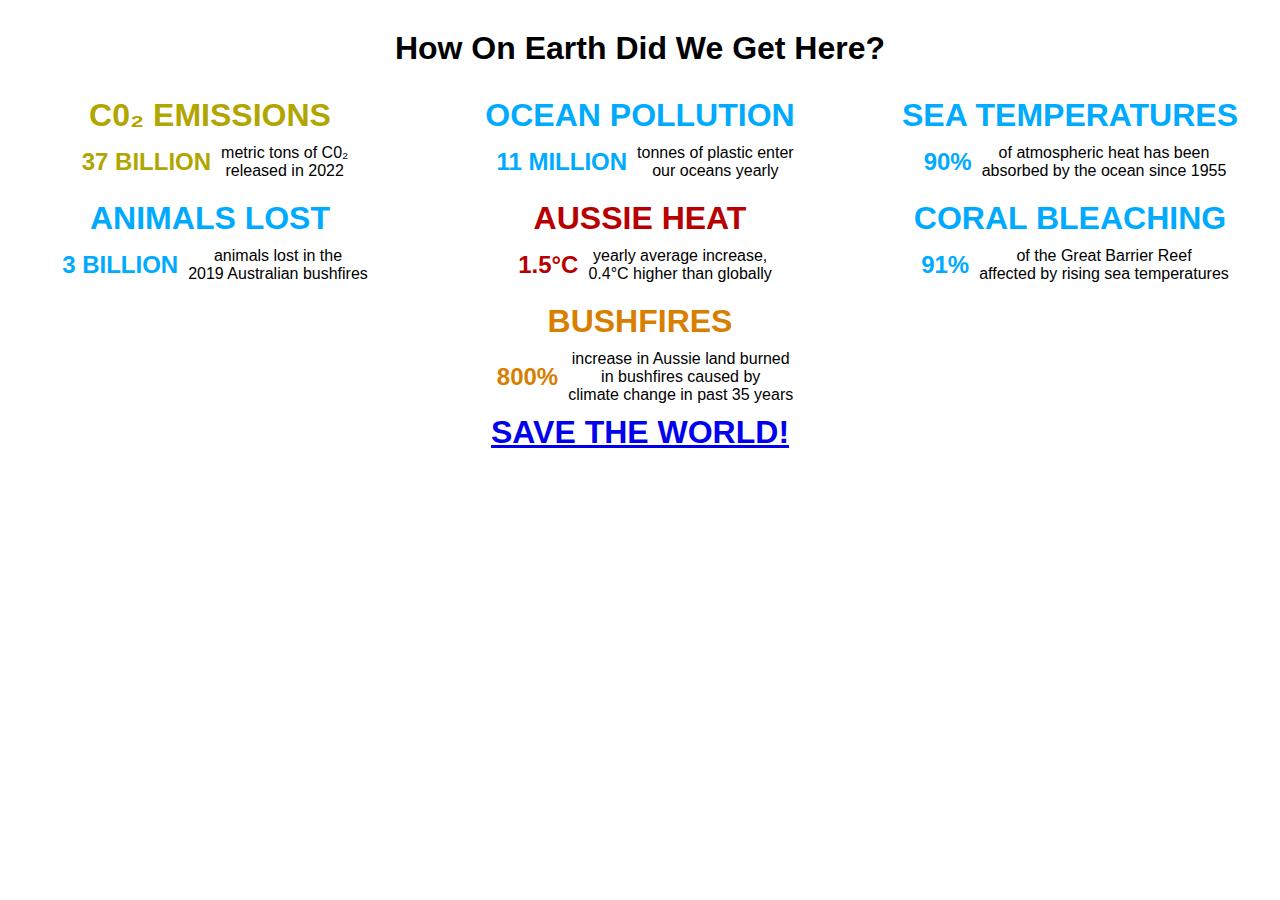
==== project-b-template/index.html @ 232a6f67 "project-b1" ====
<!DOCTYPE html>
<html lang="en">

<head>
  <meta charset="UTF-8">
  <meta name="viewport" content="width=device-width, initial-scale=1.0">
  <title>Project</title>

  <link rel="stylesheet" href="css/style.css">
</head>

<body>
  <div class="video">
    <video width="100%" height="100%" autoplay muted loop>
      <source src="video/main-background.mp4">
    </video>
  </div>

  <div class="container">
    <h1>How On Earth Did We Get Here?</h1>
  </div>

  <div class="grid-container">
    <!-- <div class="item" id="item1"></div> -->

    <div class="item" id="item1">
      <h1 id="yellow-stat">C0₂ EMISSIONS</h1>
      <div class="stat-column">
        <div>
          <h2 id="yellow-stat">37 BILLION</h2>
        </div>
        <div class="stat-row">
          <div>
            <p>metric tons of C0₂</p>
          </div>
          <div>
            <p>released in 2022</p>
          </div>
        </div>
      </div>
    </div>

    <div class="item" id="item2">
      <h1 id="blue-stat">OCEAN POLLUTION</h1>
      <div class="stat-column">
        <div>
          <h2 id="blue-stat">11 MILLION </h2>
        </div>
        <div class="stat-row">
          <div>
            <p>tonnes of plastic enter</p>
          </div>
          <div>
            <p>our oceans yearly</p>
          </div>
        </div>
      </div>
    </div>

    <div class="item" id="item3">
      <h1 id="blue-stat">SEA TEMPERATURES</h1>
      <div class="stat-column">
        <div>
          <h2 id="blue-stat">90% </h2>
        </div>
        <div class="stat-row">
          <div>
            <p>of atmospheric heat has been</p>
          </div>
          <div>
            <p>absorbed by the ocean since 1955</p>
          </div>
        </div>
      </div>
    </div>

    <div class="item" id="item4">
      <h1 id="blue-stat">ANIMALS LOST</h1>
      <div class="stat-column">
        <div>
          <h2 id="blue-stat">3 BILLION</h2>
        </div>
        <div class="stat-row">
          <div>
            <p>animals lost in the</p>
          </div>
          <div>
            <p>2019 Australian bushfires</p>
          </div>
        </div>
      </div>
    </div>

    <div class="item" id="item5">
      <h1 id="red-stat">AUSSIE HEAT</h1>
      <div class="stat-column">
        <div>
          <h2 id="red-stat">1.5°C</h2>
        </div>
        <div class="stat-row">
          <div>
            <p>yearly average increase, </p>
          </div>
          <div>
            <p>0.4°C higher than globally</p>
          </div>
        </div>
      </div>
    </div>

    <div class="item" id="item6">
      <h1 id="blue-stat">CORAL BLEACHING</h1>
      <div class="stat-column">
        <div>
          <h2 id="blue-stat">91% </h2>
        </div>
        <div class="stat-row">
          <div>
            <p>of the Great Barrier Reef</p>
          </div>
          <div>
            <p>affected by rising sea temperatures</p>
          </div>
        </div>
      </div>
    </div>

    <div class="item" id="item7">

    </div>

    <div class="item" id="item8">
      <h1 id="orange-stat">BUSHFIRES</h1>
      <div class="stat-column">
        <div>
          <h2 id="orange-stat">800% </h2>
        </div>
        <div class="stat-row">
          <div>
            <p>increase in Aussie land burned</p>
          </div>
          <div>
            <p>in bushfires caused by</p>
          </div>
          <div>
            <p>climate change in past 35 years</p>
          </div>
        </div>
      </div>
    </div>

    <div class="item" id="item9"></div>
  </div>

  <h1> <a href="main.html">SAVE THE WORLD!</a>
  </h1>

</body>

</html>
---- project-b-template/css/style.css ----
html,
body {
  height: 100%;
}

body,
h1,
h2,
h3,
h4,
h5,
h6,
p {
  font-family: 'Segoe UI', Tahoma, Geneva, Verdana, sans-serif;
  margin: 0px;
  padding: 0px;
  text-align: center;
  text-wrap: wrap;
}

#info-para {
  text-align: left;
  padding-left: 15px;
  padding-right: 15px;
}

#list {
  text-align: left;
  padding: 0px;
}

.container {
  padding: 30px;
}

#yellow-stat {
  color: rgb(177, 165, 0);
  font-weight: 900;
}

#blue-stat {
  color: rgb(0, 170, 255);
  font-weight: 900;
}

#red-stat {
  color: rgb(184, 0, 0);
  font-weight: 900;
}

#orange-stat {
  color: rgb(216, 126, 0);
  font-weight: 900;
}

.container-landing-page {
  width: 100%;
  height: 100%;

  /* Explore more with the flexbox properties! */
  display: flex;
  justify-content: center;
  align-items: center;
  flex-direction: column;
}

.main-container {
  background-color: rgb(179, 217, 222);

  display: flex;
  justify-content: center;
  align-items: center;
  padding-top: 15px;
  padding-bottom: 15px;
}

#blue2 {
  background-color: rgb(100, 167, 176);
  padding: 10px;
}

#blue3 {
  background-color: darkcyan;
  padding: 10px;
}

.interface-container {
  background-color: gray;

  display: flex;
  justify-content: center;
  align-items: center;
}

img {
  width: 340px;
}

#img-small {
  width: 270px;
}

#img-smaller {
  width: 190px;
}

#img-small-height {
  height: 100px;
  width: auto;
}

#icon {
  height: 70px;
  width: auto;
  padding: 10px;
}

#behind {
  z-index: -1;
}

.flex-row {
  background-color: rgb(83, 195, 221);
  width: auto;
  margin: 10px;

  display: flex;
  flex-direction: column;
  justify-content: center;
  flex-wrap: wrap;
}

.flex-row>div {
  background-color: #e4eeef;
  width: 350px;
  margin: 5px;
  padding-top: 10px;
  padding-bottom: 10px;
  flex-wrap: wrap;
}

#flex-row-2 {
  width: 570px;
}

.flex-column {
  background-color: rgb(83, 195, 221);
  width: auto;
  margin: 10px;

  display: flex;
  flex-direction: row;
  justify-content: center;
  flex-wrap: wrap;
}

.flex-column>div {
  background-color: #ffffff;
  width: auto;
  margin: 10px;
  padding: 10px;
  flex-wrap: wrap;
}

#flex-column-2 {
  width: auto;
}

.video {
  position: absolute;
  z-index: -1;
  /* layer video behind */
}

.grid-container {
  display: grid;
  grid-template-columns: auto;
  grid-template-rows: auto;
  gap: 10px;
  justify-items: center;

  grid-column: 1/4;
  grid-row: 1/4;
}

.item {
  width: 350px;
  /* padding: 20px; */
  flex-wrap: wrap;
  text-wrap: wrap;
  text-align: center;
}

#no-pad {
  padding: 0px;
}

#bottom-pad {
  padding-bottom: 20px;
}

#item1 {
  grid-area: 1/1/1/1;
  align-items: center;
}

#item2 {
  grid-area: 1/2/2/2;
}

#item3 {
  grid-area: 1/3/2/4;
}

#item4 {
  grid-area: 2/1/2/2;
}

#item5 {
  grid-area: 2/2/2/2;
}

#item6 {
  grid-area: 2/3/3/4;
}

#item7 {
  grid-area: 3/1/4/2;
}

#item8 {
  grid-area: 3/2/4/3;
}

#item9 {
  grid-area: 3/3/4/4;
}

.stat-column {
  width: auto;
  margin: 10px;
  display: flex;
  flex-direction: row;
  justify-content: center;
  flex-wrap: wrap;
}

.stat-column>div {
  width: auto;
  margin-left: 10px;
  flex-wrap: wrap;
  justify-content: center;
  align-items: center;
  display: flex;
}

.stat-row {
  display: flex;
  flex-direction: column;
  justify-content: center;
  text-align: left;
  flex-wrap: wrap;
}

.stat-row>div {
  flex-wrap: wrap;
  justify-content: left;
  text-align: left;
}

div.scroll-container {
  background-color: #ffffff;
  overflow: auto;
  white-space: nowrap;
  padding: 10px;
}

div.scroll-container img {
  padding: 5px;
}
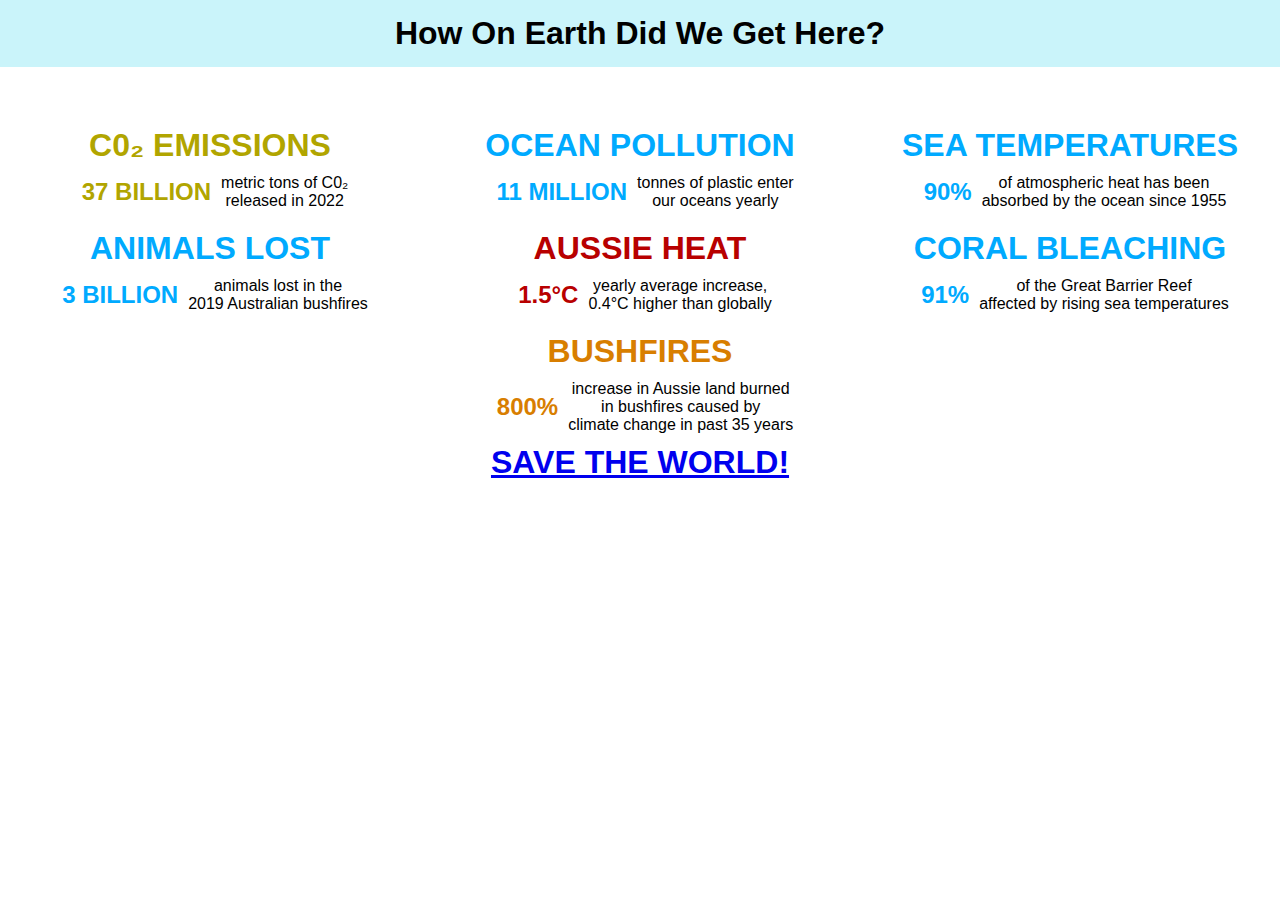
==== commit 8c3c7c24: "update project b" ====
--- a/project-b-template/index.html
+++ b/project-b-template/index.html
@@ -16,10 +16,11 @@
     </video>
   </div>
 
-  <div class="container">
+  <div class="main-container">
     <h1>How On Earth Did We Get Here?</h1>
   </div>
 
+  <div class="container"></div>
   <div class="grid-container">
     <!-- <div class="item" id="item1"></div> -->
 
--- a/project-b-template/css/style.css
+++ b/project-b-template/css/style.css
@@ -53,6 +53,11 @@
   font-weight: 900;
 }
 
+#purple-stat {
+  color: rgb(91, 0, 176);
+  font-weight: 900;
+}
+
 .container-landing-page {
   width: 100%;
   height: 100%;
@@ -65,7 +70,7 @@
 }
 
 .main-container {
-  background-color: rgb(179, 217, 222);
+  background-color: rgb(202, 244, 250);
 
   display: flex;
   justify-content: center;
@@ -75,12 +80,12 @@
 }
 
 #blue2 {
-  background-color: rgb(100, 167, 176);
+  background-color: rgb(158, 225, 233);
   padding: 10px;
 }
 
 #blue3 {
-  background-color: darkcyan;
+  background-color: rgb(103, 196, 207);
   padding: 10px;
 }
 
@@ -107,6 +112,11 @@
 #img-small-height {
   height: 100px;
   width: auto;
+}
+
+#img-height {
+  height: 200px;
+  width: auto
 }
 
 #icon {
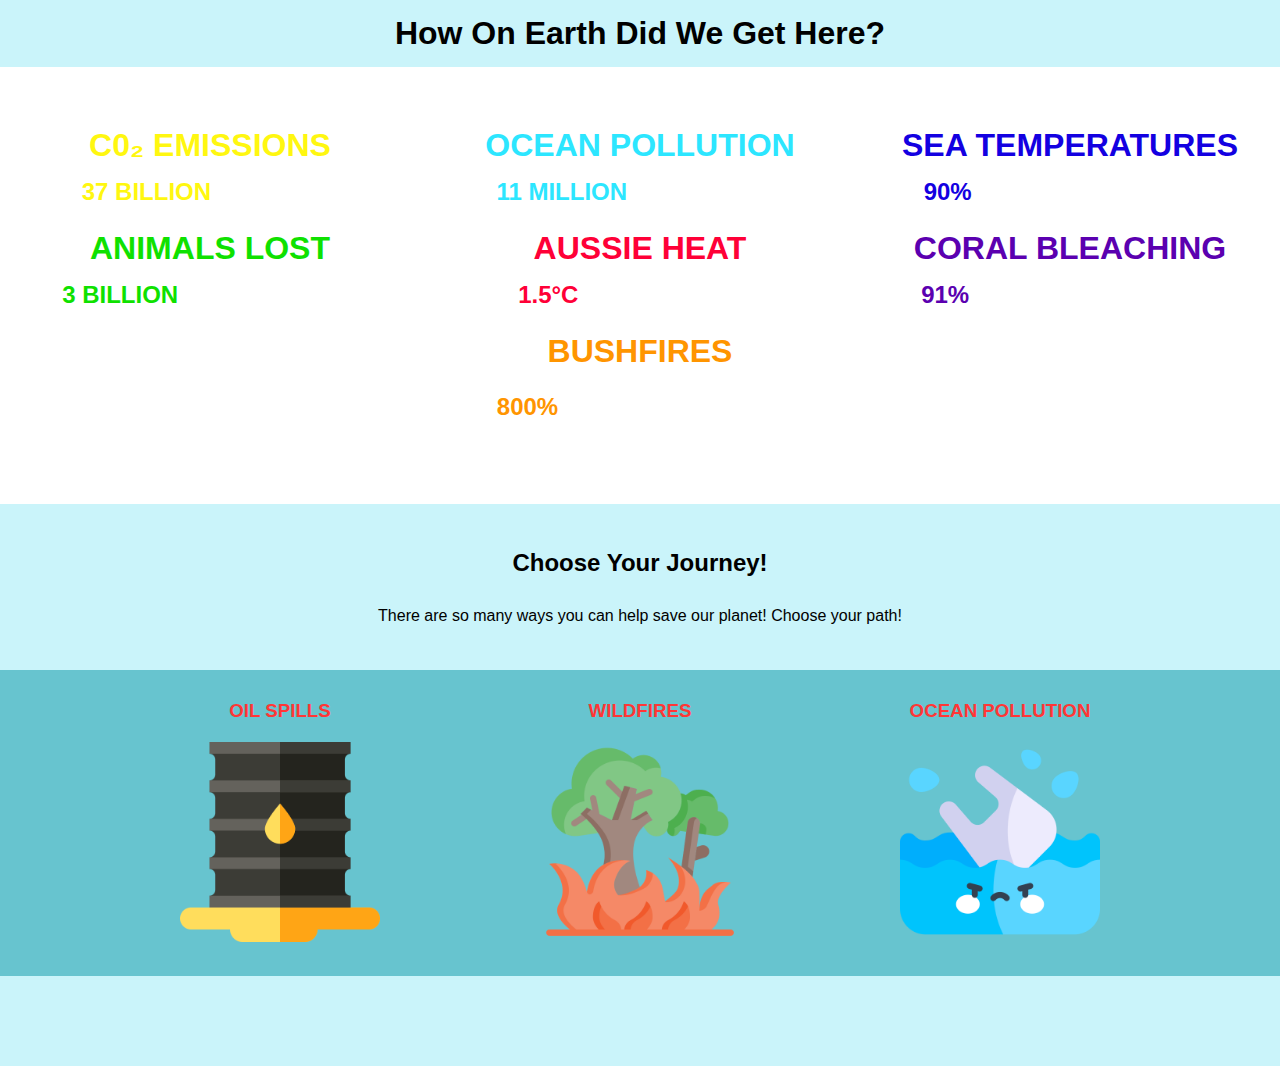
==== commit 08146e89: "final push" ====
--- a/project-b-template/index.html
+++ b/project-b-template/index.html
@@ -32,10 +32,10 @@
         </div>
         <div class="stat-row">
           <div>
-            <p>metric tons of C0₂</p>
+            <p id="white-text">metric tons of C0₂</p>
           </div>
           <div>
-            <p>released in 2022</p>
+            <p id="white-text">released in 2022</p>
           </div>
         </div>
       </div>
@@ -49,44 +49,44 @@
         </div>
         <div class="stat-row">
           <div>
-            <p>tonnes of plastic enter</p>
+            <p id="white-text">tonnes of plastic enter</p>
           </div>
           <div>
-            <p>our oceans yearly</p>
+            <p id="white-text">our oceans yearly</p>
           </div>
         </div>
       </div>
     </div>
 
     <div class="item" id="item3">
-      <h1 id="blue-stat">SEA TEMPERATURES</h1>
+      <h1 id="dblue-stat">SEA TEMPERATURES</h1>
       <div class="stat-column">
         <div>
-          <h2 id="blue-stat">90% </h2>
+          <h2 id="dblue-stat">90% </h2>
         </div>
         <div class="stat-row">
           <div>
-            <p>of atmospheric heat has been</p>
+            <p id="white-text">of atmospheric heat has been</p>
           </div>
           <div>
-            <p>absorbed by the ocean since 1955</p>
+            <p id="white-text">absorbed by the ocean since 1955</p>
           </div>
         </div>
       </div>
     </div>
 
     <div class="item" id="item4">
-      <h1 id="blue-stat">ANIMALS LOST</h1>
+      <h1 id="green-stat">ANIMALS LOST</h1>
       <div class="stat-column">
         <div>
-          <h2 id="blue-stat">3 BILLION</h2>
+          <h2 id="green-stat">3 BILLION</h2>
         </div>
         <div class="stat-row">
           <div>
-            <p>animals lost in the</p>
+            <p id="white-text">animals lost in the</p>
           </div>
           <div>
-            <p>2019 Australian bushfires</p>
+            <p id="white-text">2019 Australian bushfires</p>
           </div>
         </div>
       </div>
@@ -100,27 +100,27 @@
         </div>
         <div class="stat-row">
           <div>
-            <p>yearly average increase, </p>
+            <p id="white-text">yearly average increase, </p>
           </div>
           <div>
-            <p>0.4°C higher than globally</p>
+            <p id="white-text">0.4°C higher than globally</p>
           </div>
         </div>
       </div>
     </div>
 
     <div class="item" id="item6">
-      <h1 id="blue-stat">CORAL BLEACHING</h1>
+      <h1 id="purple-stat">CORAL BLEACHING</h1>
       <div class="stat-column">
         <div>
-          <h2 id="blue-stat">91% </h2>
+          <h2 id="purple-stat">91% </h2>
         </div>
         <div class="stat-row">
           <div>
-            <p>of the Great Barrier Reef</p>
+            <p id="white-text">of the Great Barrier Reef</p>
           </div>
           <div>
-            <p>affected by rising sea temperatures</p>
+            <p id="white-text">affected by rising sea temperatures</p>
           </div>
         </div>
       </div>
@@ -138,13 +138,13 @@
         </div>
         <div class="stat-row">
           <div>
-            <p>increase in Aussie land burned</p>
+            <p id="white-text">increase in Aussie land burned</p>
           </div>
           <div>
-            <p>in bushfires caused by</p>
+            <p id="white-text">in bushfires caused by</p>
           </div>
           <div>
-            <p>climate change in past 35 years</p>
+            <p id="white-text">climate change in past 35 years</p>
           </div>
         </div>
       </div>
@@ -152,10 +152,43 @@
 
     <div class="item" id="item9"></div>
   </div>
+  <div class="container"></div>
 
-  <h1> <a href="main.html">SAVE THE WORLD!</a>
-  </h1>
+  <div class="main-container"></div>
+  <div class="main-container">
+    <h2>Choose Your Journey!</h2>
+  </div>
+  <div class="main-container">
+    <p>There are so many ways you can help save our planet! Choose your path!</p>
+  </div>
+  <div class="main-container"></div>
 
+
+  <div class="main-container" id="blue3"></div>
+  <div class="main-container" id="blue3">
+    <div class="grid-container">
+      <div class="item" id="item1">
+        <h3 id="bottom-pad"> <a href="sea.html">OIL SPILLS</a></h3>
+        <img src="images/spill.png" id="img-height">
+
+      </div>
+      <div class="item" id="item2">
+        <h3 id="bottom-pad"> <a href="fire.html">WILDFIRES</a></h3>
+        <img src="images/burning-tree.png" id="img-height">
+
+      </div>
+      <div class="item" id="item3">
+        <h3 id="bottom-pad"><a href="clean.html">OCEAN POLLUTION</a></h3>
+        <img src="images/plastic-bag.png" id="img-height">
+      </div>
+    </div>
+  </div>
+  <div class="main-container" id="blue3"></div>
+
+
+  <div class="main-container"></div>
+  <div class="main-container"></div>
+  <div class="main-container"></div>
 </body>
 
 </html>--- a/project-b-template/css/style.css
+++ b/project-b-template/css/style.css
@@ -34,28 +34,42 @@
 }
 
 #yellow-stat {
-  color: rgb(177, 165, 0);
+  color: rgb(255, 247, 16);
   font-weight: 900;
 }
 
 #blue-stat {
-  color: rgb(0, 170, 255);
+  color: rgb(44, 230, 255);
+  font-weight: 900;
+}
+
+#dblue-stat {
+  color: rgb(19, 0, 225);
   font-weight: 900;
 }
 
 #red-stat {
-  color: rgb(184, 0, 0);
+  color: rgb(255, 0, 55);
   font-weight: 900;
 }
 
 #orange-stat {
-  color: rgb(216, 126, 0);
+  color: rgb(255, 149, 0);
   font-weight: 900;
 }
 
 #purple-stat {
   color: rgb(91, 0, 176);
   font-weight: 900;
+}
+
+#green-stat {
+  color: rgb(15, 225, 0);
+  font-weight: 900;
+}
+
+#white-text {
+  color: white;
 }
 
 .container-landing-page {
@@ -103,10 +117,13 @@
 
 #img-small {
   width: 270px;
+  height: auto;
 }
 
 #img-smaller {
   width: 190px;
+  height: auto;
+
 }
 
 #img-small-height {
@@ -287,4 +304,22 @@
 
 div.scroll-container img {
   padding: 5px;
+}
+
+/* unvisited link */
+a:link {
+  color: rgb(255, 54, 54);
+  text-decoration: none;
+}
+
+/* visited link */
+a:visited {
+  color: rgb(254, 50, 50);
+  text-decoration: none;
+}
+
+/* mouse over link */
+a:hover {
+  color: green;
+  text-decoration: underline;
 }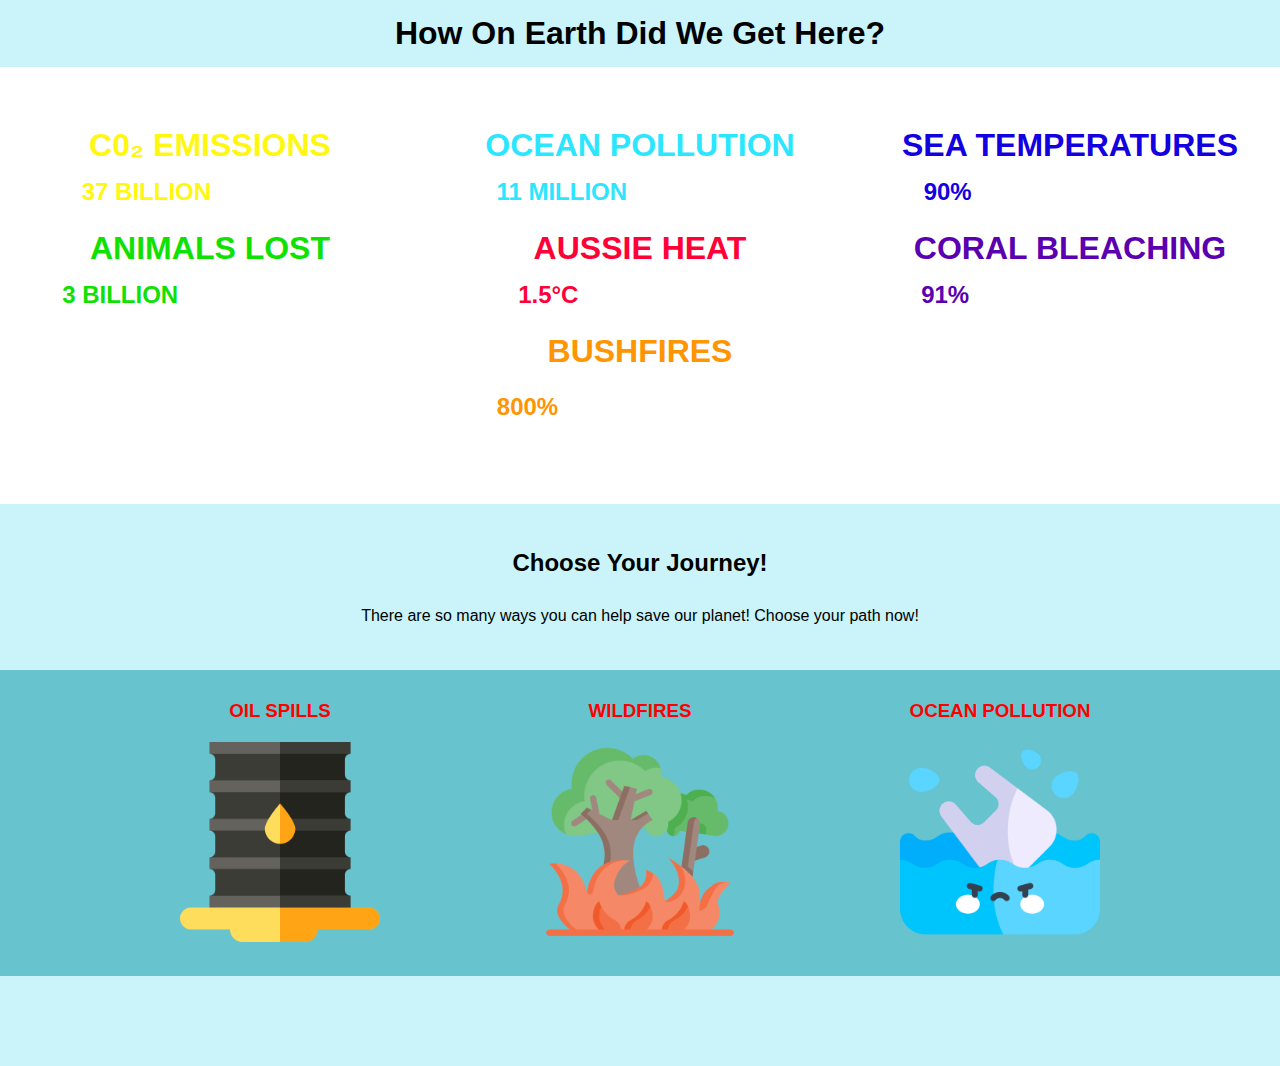
==== commit feb27473: "Update index.html" ====
--- a/project-b-template/index.html
+++ b/project-b-template/index.html
@@ -159,7 +159,7 @@
     <h2>Choose Your Journey!</h2>
   </div>
   <div class="main-container">
-    <p>There are so many ways you can help save our planet! Choose your path!</p>
+    <p>There are so many ways you can help save our planet! Choose your path now!</p>
   </div>
   <div class="main-container"></div>
 
--- a/project-b-template/css/style.css
+++ b/project-b-template/css/style.css
@@ -308,13 +308,13 @@
 
 /* unvisited link */
 a:link {
-  color: rgb(255, 54, 54);
+  color: red;
   text-decoration: none;
 }
 
 /* visited link */
 a:visited {
-  color: rgb(254, 50, 50);
+  color: red;
   text-decoration: none;
 }
 
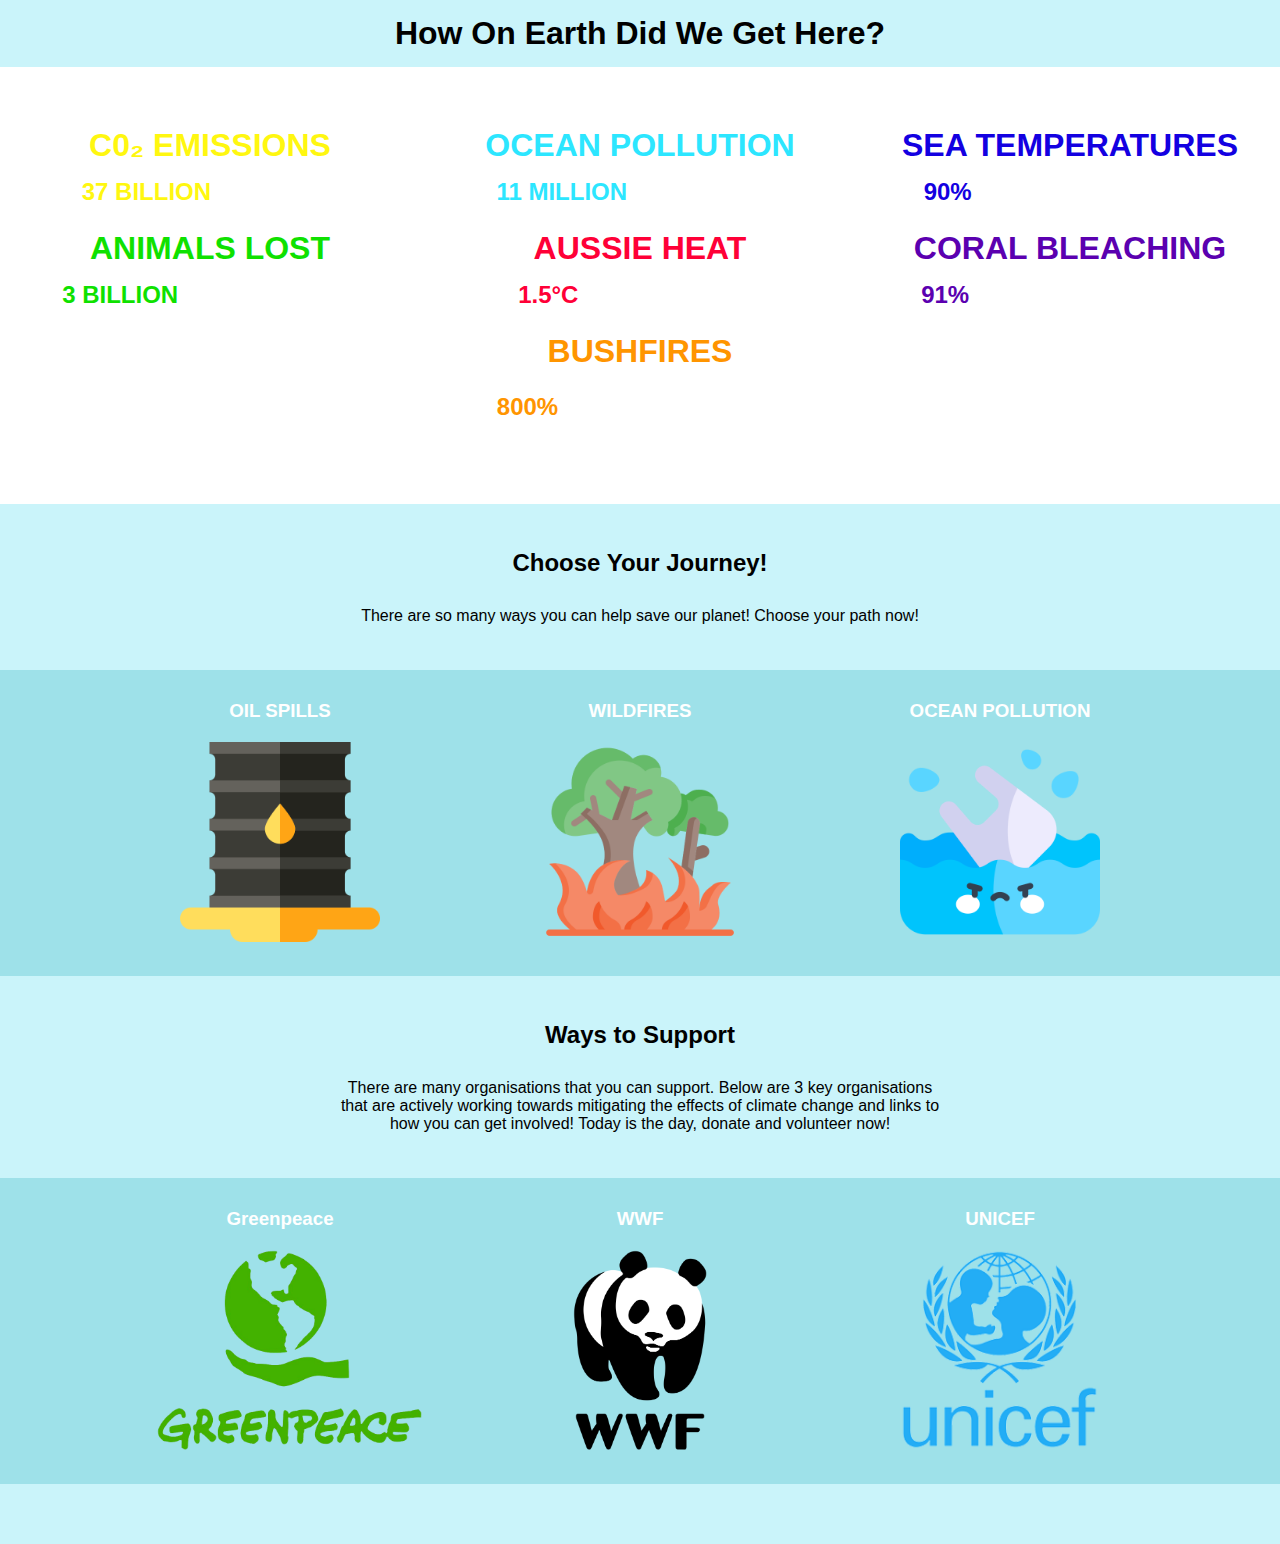
==== commit bf4ad951: "final project b!!! woohooo" ====
--- a/project-b-template/index.html
+++ b/project-b-template/index.html
@@ -164,8 +164,8 @@
   <div class="main-container"></div>
 
 
-  <div class="main-container" id="blue3"></div>
-  <div class="main-container" id="blue3">
+  <div class="main-container" id="blue2"></div>
+  <div class="main-container" id="blue2">
     <div class="grid-container">
       <div class="item" id="item1">
         <h3 id="bottom-pad"> <a href="sea.html">OIL SPILLS</a></h3>
@@ -183,12 +183,49 @@
       </div>
     </div>
   </div>
-  <div class="main-container" id="blue3"></div>
-
-
-  <div class="main-container"></div>
-  <div class="main-container"></div>
-  <div class="main-container"></div>
+  <div class="main-container" id="blue2"></div>
+
+
+  <div class="main-container"></div>
+  <div class="main-container">
+    <h2>Ways to Support</h2>
+  </div>
+  <div class="main-container">
+    <p>There are many organisations that you can support. Below are 3 key organisations <br>that are actively working
+      towards mitigating the effects of climate change and links to <br>how you can get involved!
+      Today is the day, donate and volunteer now!
+    </p>
+  </div>
+  <div class="main-container"></div>
+
+
+  <div class="main-container" id="blue2"></div>
+  <div class="main-container" id="blue2">
+    <div class="grid-container">
+      <div class="item" id="item1">
+        <h3 id="bottom-pad"> <a href="https://www.greenpeace.org.uk/support-us/" target="_blank">Greenpeace</a></h3>
+        <img src="images/greenpeace.png" id="img-height">
+
+      </div>
+      <div class="item" id="item2">
+        <h3 id="bottom-pad"> <a href="https://www.worldwildlife.org/pages/ways-to-support-wwf" target="_blank"> WWF </a>
+        </h3>
+        <img src="images/wwf.png" id="img-height">
+
+      </div>
+      <div class="item" id="item3">
+        <h3 id="bottom-pad"><a
+            href="https://www.unicef.org/climate-action?gclid=EAIaIQobChMI7cqwweL3ggMVfC97Bx3o4AnOEAAYASAAEgJDKfD_BwE"
+            target="_blank">UNICEF</a>
+        </h3>
+        <img src="images/unicef.png" id="img-height">
+      </div>
+    </div>
+  </div>
+  <div class="main-container" id="blue2"></div>
+  <div class="main-container"></div>
+  <div class="main-container"></div>
+
 </body>
 
 </html>--- a/project-b-template/css/style.css
+++ b/project-b-template/css/style.css
@@ -308,18 +308,43 @@
 
 /* unvisited link */
 a:link {
-  color: red;
+  color: rgb(255, 255, 255);
   text-decoration: none;
 }
 
 /* visited link */
 a:visited {
-  color: red;
+  color: rgb(255, 255, 255);
   text-decoration: none;
 }
 
 /* mouse over link */
 a:hover {
-  color: green;
+  color: rgb(0, 187, 0);
   text-decoration: underline;
+}
+
+a:hover #pink-link {
+  color: rgb(127, 0, 68);
+  text-decoration: underline;
+
+}
+
+.button {
+  position: fixed;
+  width: 60px;
+  height: 60px;
+  bottom: 40px;
+  right: 40px;
+  background-color: rgb(227, 144, 201);
+  border-radius: 50px;
+  border: rgb(139, 0, 81);
+  border-width: 2px;
+  border-style: solid;
+  text-align: center;
+}
+
+#button {
+  padding-top: 10px;
+  font-size: 30px;
 }